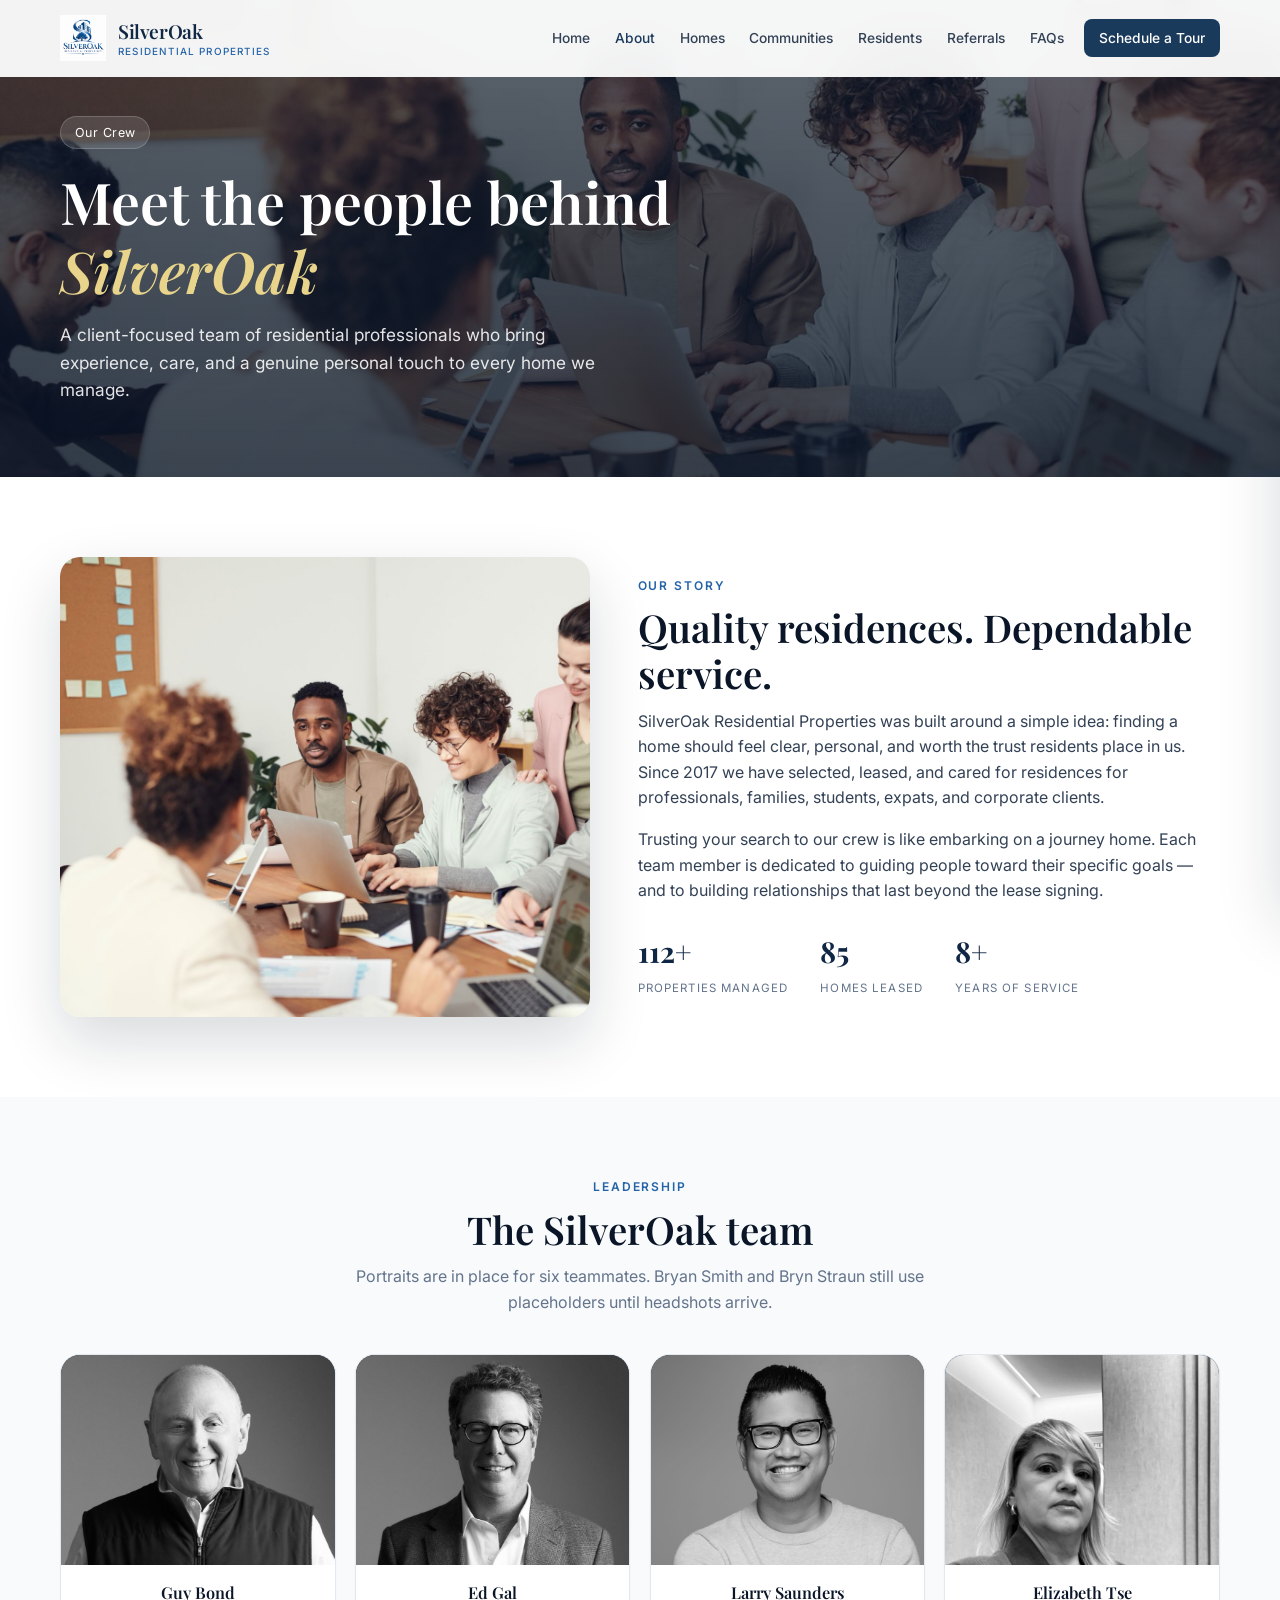
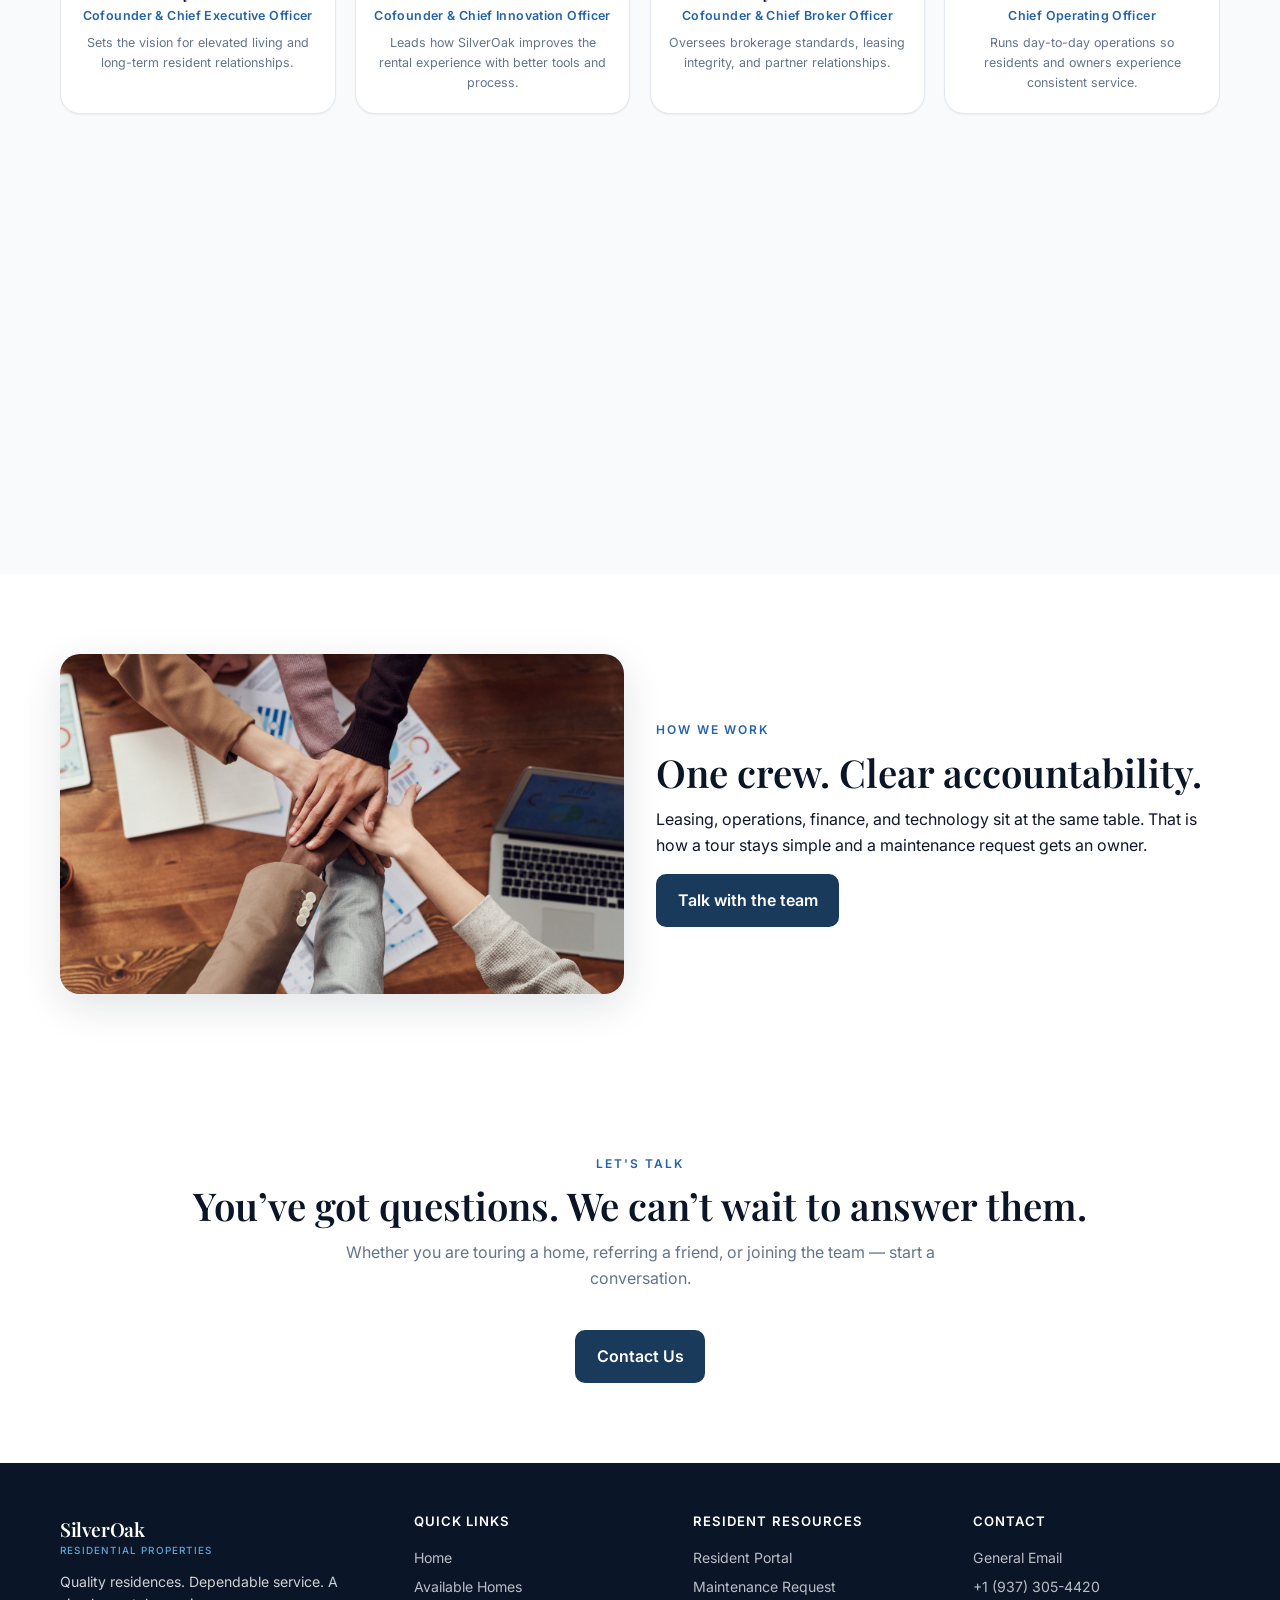
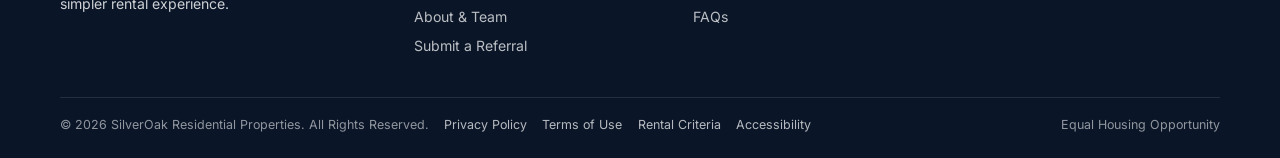
==== about.html @ 4634f835 "Add files via upload" ====
<!DOCTYPE html>
<html lang="en">
<head>
  <meta charset="UTF-8">
  <meta name="viewport" content="width=device-width, initial-scale=1.0">
  <meta name="description" content="Meet the SilverOak Residential Properties leadership team and learn our story.">
  <title>About &amp; Team | SilverOak Residential Properties</title>
  <link rel="preconnect" href="https://fonts.googleapis.com">
  <link rel="preconnect" href="https://fonts.gstatic.com" crossorigin>
  <link href="https://fonts.googleapis.com/css2?family=Playfair+Display:wght@400;500;600;700&family=Inter:wght@300;400;500;600;700&display=swap" rel="stylesheet">
  <link rel="stylesheet" href="styles.css">
</head>
<body>
  <nav class="navbar" id="navbar">
    <div class="container nav-inner">
      <a href="index.html" class="logo">
        <img src="logo.png" alt="SilverOak Residential Properties" width="48" height="48">
        <div class="logo-text">SilverOak<span>Residential Properties</span></div>
      </a>
      <ul class="nav-links">
        <li><a href="index.html">Home</a></li>
        <li><a href="about.html" class="active">About</a></li>
        <li><a href="homes.html">Homes</a></li>
        <li><a href="communities.html">Communities</a></li>
        <li><a href="residents.html">Residents</a></li>
        <li><a href="referrals.html">Referrals</a></li>
        <li><a href="faq.html">FAQs</a></li>
        <li><a href="contact.html" class="nav-cta">Schedule a Tour</a></li>
      </ul>
      <button class="hamburger" id="hamburger" aria-label="Menu"><span></span><span></span><span></span></button>
    </div>
  </nav>
  <div class="mobile-menu" id="mobileMenu">
    <a href="index.html" onclick="closeMobile()">Home</a>
    <a href="about.html" onclick="closeMobile()">About &amp; Team</a>
    <a href="homes.html" onclick="closeMobile()">Available Homes</a>
    <a href="communities.html" onclick="closeMobile()">Communities</a>
    <a href="residents.html" onclick="closeMobile()">Residents</a>
    <a href="referrals.html" onclick="closeMobile()">Referrals</a>
    <a href="faq.html" onclick="closeMobile()">FAQs</a>
    <a href="contact.html" class="nav-cta" onclick="closeMobile()">Schedule a Tour</a>
  </div>

  <section class="page-hero photo-meet">
    <div class="container">
      <div class="hero-content">
        <div class="hero-badge">Our Crew</div>
        <h1>Meet the people behind <span>SilverOak</span></h1>
        <p>A client-focused team of residential professionals who bring experience, care, and a genuine personal touch to every home we manage.</p>
      </div>
    </div>
  </section>

  <section>
    <div class="container">
      <div class="about-grid">
        <div class="about-image reveal"><img src="team-meeting.jpg" alt="SilverOak team collaborating"></div>
        <div class="about-content reveal">
          <span class="section-label">Our Story</span>
          <h2 class="section-title">Quality residences. Dependable service.</h2>
          <p>SilverOak Residential Properties was built around a simple idea: finding a home should feel clear, personal, and worth the trust residents place in us. Since 2017 we have selected, leased, and cared for residences for professionals, families, students, expats, and corporate clients.</p>
          <p>Trusting your search to our crew is like embarking on a journey home. Each team member is dedicated to guiding people toward their specific goals — and to building relationships that last beyond the lease signing.</p>
          <div class="hero-stats" style="color:var(--blue-900);margin-top:1.5rem">
            <div class="hero-stat"><strong style="color:var(--blue-800)">112+</strong><span style="color:var(--gray-500)">Properties Managed</span></div>
            <div class="hero-stat"><strong style="color:var(--blue-800)">85</strong><span style="color:var(--gray-500)">Homes Leased</span></div>
            <div class="hero-stat"><strong style="color:var(--blue-800)">8+</strong><span style="color:var(--gray-500)">Years of Service</span></div>
          </div>
        </div>
      </div>
    </div>
  </section>

  <section class="gallery" id="team">
    <div class="container">
      <div class="text-center reveal">
        <span class="section-label">Leadership</span>
        <h2 class="section-title">The SilverOak team</h2>
        <p class="section-subtitle">Portraits are in place for six teammates. Bryan Smith and Bryn Straun still use placeholders until headshots arrive.</p>
      </div>
      <div class="team-grid">
        <article class="team-card reveal">
          <div class="team-photo"><img src="team-guy-bond.jpg" alt="Guy Bond"></div>
          <div class="team-body">
            <h3>Guy Bond</h3>
            <div class="team-role">Cofounder &amp; Chief Executive Officer</div>
            <p class="team-loc">Sets the vision for elevated living and long-term resident relationships.</p>
          </div>
        </article>
        <article class="team-card reveal">
          <div class="team-photo"><img src="team-ed-gal.jpg" alt="Ed Gal"></div>
          <div class="team-body">
            <h3>Ed Gal</h3>
            <div class="team-role">Cofounder &amp; Chief Innovation Officer</div>
            <p class="team-loc">Leads how SilverOak improves the rental experience with better tools and process.</p>
          </div>
        </article>
        <article class="team-card reveal">
          <div class="team-photo"><img src="team-larry-saunders.jpg" alt="Larry Saunders"></div>
          <div class="team-body">
            <h3>Larry Saunders</h3>
            <div class="team-role">Cofounder &amp; Chief Broker Officer</div>
            <p class="team-loc">Oversees brokerage standards, leasing integrity, and partner relationships.</p>
          </div>
        </article>
        <article class="team-card reveal">
          <div class="team-photo"><img src="team-elizabeth-tse.jpg" alt="Elizabeth Tse"></div>
          <div class="team-body">
            <h3>Elizabeth Tse</h3>
            <div class="team-role">Chief Operating Officer</div>
            <p class="team-loc">Runs day-to-day operations so residents and owners experience consistent service.</p>
          </div>
        </article>
        <article class="team-card reveal">
          <div class="team-photo"><img src="team-cj-napolitano.jpg" alt="Carlos CJ Napolitano"></div>
          <div class="team-body">
            <h3>Carlos “CJ” Napolitano</h3>
            <div class="team-role">Chief Financial Officer</div>
            <p class="team-loc">Stewards financial discipline across the portfolio and resident accounting.</p>
          </div>
        </article>
        <article class="team-card reveal">
          <div class="team-photo"><div class="avatar-initials">BS</div><span class="placeholder-tag">Photo placeholder</span></div>
          <div class="team-body">
            <h3>Bryan Smith</h3>
            <div class="team-role">Chief Technology Officer</div>
            <p class="team-loc">Builds the digital experience behind tours, applications, and the resident portal.</p>
          </div>
        </article>
        <article class="team-card reveal">
          <div class="team-photo"><img src="team-jobe-steinberg.jpg" alt="Jobe N. Steinberg"></div>
          <div class="team-body">
            <h3>Jobe N. Steinberg</h3>
            <div class="team-role">Managing Broker of New York</div>
            <p class="team-loc">New York · Licensed managing broker supporting East Coast operations.</p>
          </div>
        </article>
        <article class="team-card reveal">
          <div class="team-photo"><div class="avatar-initials">BS</div><span class="placeholder-tag">Photo placeholder</span></div>
          <div class="team-body">
            <h3>Bryn Straun</h3>
            <div class="team-role">Bayside Real Estate Partners</div>
            <p class="team-loc">Manhattan Beach, CA · Coastal partnerships and resident placement.</p>
          </div>
        </article>
      </div>
    </div>
  </section>

  <section>
    <div class="container">
      <div class="media-split">
        <img class="reveal" src="hands-together.jpg" alt="SilverOak team working as one">
        <div class="reveal">
          <span class="section-label">How we work</span>
          <h2 class="section-title">One crew. Clear accountability.</h2>
          <p style="color:var(--gray-600);margin-bottom:1rem">Leasing, operations, finance, and technology sit at the same table. That is how a tour stays simple and a maintenance request gets an owner.</p>
          <a href="contact.html" class="btn-navy">Talk with the team</a>
        </div>
      </div>
    </div>
  </section>

  <section>
    <div class="container text-center reveal">
      <span class="section-label">Let's Talk</span>
      <h2 class="section-title">You’ve got questions. We can’t wait to answer them.</h2>
      <p class="section-subtitle">Whether you are touring a home, referring a friend, or joining the team — start a conversation.</p>
      <a href="contact.html" class="btn-navy">Contact Us</a>
    </div>
  </section>

  <footer>
    <div class="container">
      <div class="footer-grid">
        <div class="footer-brand">
          <div class="logo-text" style="color:white;margin-bottom:0.75rem">SilverOak<span style="color:var(--blue-300)">Residential Properties</span></div>
          <p>Quality residences. Dependable service. A simpler rental experience.</p>
        </div>
        <div class="footer-col"><h4>Quick Links</h4><ul>
          <li><a href="index.html">Home</a></li><li><a href="homes.html">Available Homes</a></li>
          <li><a href="about.html">About &amp; Team</a></li><li><a href="referrals.html">Submit a Referral</a></li>
        </ul></div>
        <div class="footer-col"><h4>Resident Resources</h4><ul>
          <li><a href="residents.html">Resident Portal</a></li><li><a href="residents.html#maintenance">Maintenance Request</a></li>
          <li><a href="faq.html">FAQs</a></li>
        </ul></div>
        <div class="footer-col"><h4>Contact</h4><ul>
          <li><a href="mailto:silveroakresidentialproperties@outlook.com">General Email</a></li>
          <li><a href="tel:+19373054420">+1 (937) 305-4420</a></li>
        </ul></div>
      </div>
      <div class="footer-bottom">
        <div>© 2026 SilverOak Residential Properties. All Rights Reserved. <a href="privacy.html">Privacy Policy</a> <a href="terms.html">Terms of Use</a> <a href="rental-criteria.html">Rental Criteria</a> <a href="accessibility.html">Accessibility</a></div>
        <div class="equal-housing">Equal Housing Opportunity</div>
      </div>
    </div>
  </footer>
  <script src="main.js"></script>
</body>
</html>
---- styles.css ----
:root {
  --blue-900: #0a1628;
  --blue-800: #0f2744;
  --blue-700: #1a3a5c;
  --blue-600: #1e4d7b;
  --blue-500: #2563a8;
  --blue-400: #3b82c4;
  --blue-300: #60a5d8;
  --blue-100: #dbeafe;
  --blue-50: #eff6ff;
  --white: #ffffff;
  --off-white: #f8fafc;
  --gray-100: #f1f5f9;
  --gray-200: #e2e8f0;
  --gray-300: #cbd5e1;
  --gray-500: #64748b;
  --gray-700: #334155;
  --gray-900: #0f172a;
  --gold: #c9a227;
  --gold-light: #e8d48b;
  --success: #10b981;
  --danger: #ef4444;
  --shadow-sm: 0 1px 2px rgba(10, 22, 40, 0.05);
  --shadow: 0 4px 12px rgba(10, 22, 40, 0.08);
  --shadow-lg: 0 12px 40px rgba(10, 22, 40, 0.12);
  --shadow-xl: 0 24px 60px rgba(10, 22, 40, 0.16);
  --radius: 12px;
  --radius-lg: 20px;
  --transition: 0.3s cubic-bezier(0.4, 0, 0.2, 1);
  --nav-h: 76px;
}

* { margin: 0; padding: 0; box-sizing: border-box; }
html { scroll-behavior: smooth; font-size: 16px; }
body {
  font-family: 'Inter', -apple-system, BlinkMacSystemFont, sans-serif;
  color: var(--gray-900);
  background: var(--white);
  line-height: 1.6;
  overflow-x: hidden;
}
h1, h2, h3, h4, .serif {
  font-family: 'Playfair Display', Georgia, serif;
  font-weight: 600;
  line-height: 1.2;
}
img { max-width: 100%; height: auto; display: block; }
a { text-decoration: none; color: inherit; transition: var(--transition); }
button, .btn { font-family: inherit; cursor: pointer; border: none; outline: none; transition: var(--transition); }
.container { width: 100%; max-width: 1200px; margin: 0 auto; padding: 0 1.25rem; }
.container-wide { max-width: 1280px; }

.navbar {
  position: fixed; top: 0; left: 0; right: 0; z-index: 1000;
  background: rgba(255,255,255,0.94);
  backdrop-filter: blur(16px);
  -webkit-backdrop-filter: blur(16px);
  border-bottom: 1px solid transparent;
  transition: var(--transition);
}
.navbar.scrolled { border-bottom-color: var(--gray-200); box-shadow: var(--shadow-sm); }
.nav-inner { display: flex; align-items: center; justify-content: space-between; height: var(--nav-h); gap: 1rem; }
.logo { display: flex; align-items: center; gap: 0.75rem; flex-shrink: 0; }
.logo img { height: 46px; width: auto; }
.logo-text {
  font-family: 'Playfair Display', serif;
  font-size: 1.2rem; font-weight: 600; color: var(--blue-800); letter-spacing: -0.02em;
}
.logo-text span {
  display: block; font-family: 'Inter', sans-serif; font-size: 0.62rem; font-weight: 500;
  letter-spacing: 0.12em; text-transform: uppercase; color: var(--blue-500); margin-top: -2px;
}
.nav-links { display: flex; align-items: center; gap: 0.15rem; list-style: none; }
.nav-links a {
  display: block; padding: 0.45rem 0.7rem; font-size: 0.86rem; font-weight: 500; color: var(--gray-700);
}
.nav-links a:hover, .nav-links a.active { color: var(--blue-700); }
.nav-cta {
  background: var(--blue-700) !important; color: white !important;
  border-radius: 8px; padding: 0.5rem 0.95rem !important; margin-left: 0.4rem;
}
.nav-cta:hover { background: var(--blue-600) !important; }
.hamburger {
  display: none; width: 42px; height: 42px; background: none; position: relative;
}
.hamburger span {
  display: block; width: 20px; height: 2px; background: var(--blue-800); margin: 5px auto;
  transition: var(--transition);
}
.hamburger.active span:nth-child(1) { transform: rotate(45deg) translate(5px, 5px); }
.hamburger.active span:nth-child(2) { opacity: 0; }
.hamburger.active span:nth-child(3) { transform: rotate(-45deg) translate(5px, -5px); }
.mobile-menu {
  position: fixed; inset: var(--nav-h) 0 0 auto; width: min(320px, 88vw); background: white;
  box-shadow: var(--shadow-xl); transform: translateX(100%); transition: transform 0.35s ease;
  z-index: 999; padding: 1.25rem; display: flex; flex-direction: column; gap: 0.25rem;
  overflow-y: auto;
}
.mobile-menu.open { transform: translateX(0); }
.mobile-menu a {
  display: block; padding: 0.85rem 0.75rem; border-radius: 8px; font-weight: 500; color: var(--gray-800);
}
.mobile-menu a:hover { background: var(--blue-50); color: var(--blue-700); }
.mobile-menu .nav-cta { color: white !important; text-align: center; margin-top: 0.5rem; }

.page-hero, .hero {
  position: relative; min-height: 78vh; display: flex; align-items: center;
  padding: calc(var(--nav-h) + 3rem) 0 4rem;
  background: linear-gradient(135deg, var(--blue-900) 0%, var(--blue-700) 55%, var(--blue-600) 100%);
  color: white; overflow: hidden;
}
.page-hero.photo, .hero.photo {
  background:
    linear-gradient(180deg, rgba(10,22,40,0.62) 0%, rgba(10,22,40,0.78) 100%),
    url('gallery12.jpg') center / cover no-repeat;
}
.page-hero.photo-2 {
  background:
    linear-gradient(180deg, rgba(10,22,40,0.58) 0%, rgba(10,22,40,0.78) 100%),
    url('gallery2.jpg') center / cover no-repeat;
  min-height: 48vh; padding: calc(var(--nav-h) + 2.5rem) 0 3rem;
}
.page-hero.photo-3 {
  background:
    linear-gradient(180deg, rgba(10,22,40,0.6) 0%, rgba(10,22,40,0.8) 100%),
    url('gallery9.jpg') center / cover no-repeat;
  min-height: 48vh; padding: calc(var(--nav-h) + 2.5rem) 0 3rem;
}
.page-hero.photo-4 {
  background:
    linear-gradient(180deg, rgba(10,22,40,0.6) 0%, rgba(10,22,40,0.8) 100%),
    url('gallery10.jpg') center / cover no-repeat;
  min-height: 48vh; padding: calc(var(--nav-h) + 2.5rem) 0 3rem;
}
.page-hero.photo-5 {
  background:
    linear-gradient(180deg, rgba(10,22,40,0.6) 0%, rgba(10,22,40,0.8) 100%),
    url('gallery5.jpg') center / cover no-repeat;
  min-height: 48vh; padding: calc(var(--nav-h) + 2.5rem) 0 3rem;
}
.page-hero.photo-6 {
  background:
    linear-gradient(180deg, rgba(10,22,40,0.62) 0%, rgba(10,22,40,0.82) 100%),
    url('gallery7.jpg') center / cover no-repeat;
  min-height: 48vh; padding: calc(var(--nav-h) + 2.5rem) 0 3rem;
}
.hero-content { max-width: 720px; position: relative; z-index: 2; }
.hero-badge {
  display: inline-block; padding: 0.35rem 0.85rem; border-radius: 999px;
  background: rgba(255,255,255,0.12); border: 1px solid rgba(255,255,255,0.18);
  font-size: 0.78rem; letter-spacing: 0.04em; margin-bottom: 1.1rem;
}
.hero h1, .page-hero h1 { font-size: clamp(2.1rem, 4.6vw, 3.6rem); margin-bottom: 1rem; }
.hero h1 span, .page-hero h1 span { color: var(--gold-light); font-style: italic; }
.hero p, .page-hero p { font-size: 1.08rem; color: rgba(255,255,255,0.88); max-width: 560px; margin-bottom: 1.6rem; }
.hero-ctas { display: flex; flex-wrap: wrap; gap: 0.75rem; margin-bottom: 2.2rem; }
.btn-primary {
  display: inline-flex; align-items: center; gap: 0.4rem;
  background: white; color: var(--blue-800); font-weight: 600;
  padding: 0.85rem 1.35rem; border-radius: 10px;
}
.btn-primary:hover { transform: translateY(-2px); box-shadow: var(--shadow-lg); }
.btn-secondary {
  display: inline-flex; align-items: center;
  background: transparent; color: white; font-weight: 600;
  padding: 0.85rem 1.35rem; border-radius: 10px; border: 1px solid rgba(255,255,255,0.35);
}
.btn-secondary:hover { background: rgba(255,255,255,0.1); }
.btn-navy {
  display: inline-flex; align-items: center;
  background: var(--blue-700); color: white; font-weight: 600;
  padding: 0.85rem 1.35rem; border-radius: 10px;
}
.btn-navy:hover { background: var(--blue-600); transform: translateY(-1px); }
.btn-gold {
  display: inline-flex; align-items: center;
  background: var(--gold); color: var(--blue-900); font-weight: 600;
  padding: 0.85rem 1.35rem; border-radius: 10px;
}
.btn-gold:hover { background: var(--gold-light); }
.btn-sm {
  display: inline-block; margin-top: 0.75rem; font-size: 0.88rem; font-weight: 600; color: var(--blue-600);
}
.hero-stats { display: flex; flex-wrap: wrap; gap: 2rem; }
.hero-stat strong { display: block; font-family: 'Playfair Display', serif; font-size: 1.8rem; }
.hero-stat span { font-size: 0.72rem; letter-spacing: 0.1em; text-transform: uppercase; color: rgba(255,255,255,0.7); }

section { padding: 5rem 0; }
.section-label {
  display: block; font-size: 0.75rem; font-weight: 600; letter-spacing: 0.16em;
  text-transform: uppercase; color: var(--blue-500); margin-bottom: 0.6rem;
}
.section-title { font-size: clamp(1.7rem, 3vw, 2.4rem); color: var(--blue-900); margin-bottom: 0.75rem; }
.section-subtitle { color: var(--gray-500); max-width: 620px; margin: 0 auto 2.4rem; }
.text-center { text-align: center; }
.text-center .section-subtitle { margin-left: auto; margin-right: auto; }

.about-grid { display: grid; grid-template-columns: 1fr 1.1fr; gap: 3rem; align-items: center; }
.about-image { border-radius: var(--radius-lg); overflow: hidden; box-shadow: var(--shadow-xl); }
.about-image img { width: 100%; height: 460px; object-fit: cover; }
.about-content p { color: var(--gray-700); margin-bottom: 1rem; }
.about-features { display: grid; grid-template-columns: 1fr 1fr; gap: 1rem; margin-top: 1.4rem; }
.about-feature { display: flex; gap: 0.75rem; align-items: flex-start; }
.about-feature .icon, .why-card .icon, .contact-method .icon, .urgency-card .icon {
  width: 40px; height: 40px; border-radius: 10px; background: var(--blue-50);
  display: flex; align-items: center; justify-content: center; flex-shrink: 0; font-size: 1.1rem;
}
.about-feature strong { display: block; font-size: 0.92rem; }
.about-feature span { font-size: 0.82rem; color: var(--gray-500); }

.why-grid { display: grid; grid-template-columns: repeat(3, 1fr); gap: 1.25rem; }
.why-card {
  background: white; border: 1px solid var(--gray-200); border-radius: var(--radius);
  padding: 1.5rem; box-shadow: var(--shadow-sm);
}
.why-card:hover { transform: translateY(-4px); box-shadow: var(--shadow-lg); }
.why-card h3 { font-size: 1.1rem; margin: 0.8rem 0 0.4rem; color: var(--blue-800); }
.why-card p { font-size: 0.92rem; color: var(--gray-500); }

.band-photo {
  position: relative; padding: 5.5rem 0; color: white; text-align: center;
  background:
    linear-gradient(180deg, rgba(10,22,40,0.7), rgba(10,22,40,0.78)),
    url('gallery3.jpg') center / cover no-repeat;
}
.band-photo h2 { color: white; font-size: clamp(1.8rem, 3vw, 2.6rem); margin-bottom: 0.75rem; }
.band-photo p { color: rgba(255,255,255,0.88); max-width: 640px; margin: 0 auto 1.5rem; }

.journey { background: var(--blue-900); color: white; }
.journey .section-label { color: var(--gold-light); }
.journey .section-title, .journey .section-subtitle { color: white; }
.journey .section-subtitle { color: rgba(255,255,255,0.7); }
.journey-steps { display: grid; grid-template-columns: repeat(4, 1fr); gap: 1rem; }
.journey-step {
  background: rgba(255,255,255,0.05); border: 1px solid rgba(255,255,255,0.08);
  border-radius: var(--radius); padding: 1.25rem;
}
.journey-step .num { font-family: 'Playfair Display', serif; color: var(--gold); font-size: 1.3rem; margin-bottom: 0.4rem; }
.journey-step h3 { font-size: 1.05rem; margin-bottom: 0.35rem; }
.journey-step p { font-size: 0.86rem; color: rgba(255,255,255,0.72); }

.packages-grid { display: grid; grid-template-columns: repeat(3, 1fr); gap: 1.25rem; }
.package-card {
  background: white; border: 1px solid var(--gray-200); border-radius: var(--radius-lg);
  padding: 1.75rem; position: relative;
}
.package-card.popular { border-color: var(--blue-500); box-shadow: var(--shadow-lg); }
.package-card.popular::before {
  content: 'Most Popular'; position: absolute; top: -12px; left: 50%; transform: translateX(-50%);
  background: var(--blue-700); color: white; font-size: 0.72rem; letter-spacing: 0.08em;
  text-transform: uppercase; padding: 0.25rem 0.7rem; border-radius: 999px; font-weight: 600;
}
.package-name { font-weight: 600; color: var(--blue-700); margin-bottom: 0.35rem; }
.package-price { font-family: 'Playfair Display', serif; font-size: 2rem; color: var(--blue-900); }
.package-price span { font-size: 1rem; color: var(--gray-500); font-family: Inter, sans-serif; }
.package-desc { color: var(--gray-500); font-size: 0.92rem; margin: 0.6rem 0 1rem; }
.package-features { list-style: none; margin-bottom: 1.4rem; }
.package-features li { padding: 0.35rem 0 0.35rem 1.2rem; position: relative; font-size: 0.92rem; }
.package-features li::before { content: '✓'; position: absolute; left: 0; color: var(--blue-500); font-weight: 700; }
.package-btn {
  display: block; text-align: center; background: var(--blue-50); color: var(--blue-700);
  font-weight: 600; padding: 0.75rem; border-radius: 10px;
}
.package-btn:hover { background: var(--blue-700); color: white; }

.homes-grid { display: grid; grid-template-columns: repeat(3, 1fr); gap: 1.4rem; }
.home-card {
  background: white; border-radius: var(--radius-lg); overflow: hidden;
  border: 1px solid var(--gray-200); box-shadow: var(--shadow-sm); display: flex; flex-direction: column;
}
.home-card:hover { transform: translateY(-6px); box-shadow: var(--shadow-xl); }
.home-card .photo { position: relative; height: 210px; overflow: hidden; }
.home-card .photo img { width: 100%; height: 100%; object-fit: cover; transition: transform 0.5s ease; }
.home-card:hover .photo img { transform: scale(1.05); }
.home-badge {
  position: absolute; top: 12px; left: 12px; background: var(--blue-800); color: white;
  font-size: 0.7rem; letter-spacing: 0.06em; text-transform: uppercase; padding: 0.25rem 0.55rem; border-radius: 6px;
}
.home-price {
  position: absolute; bottom: 12px; right: 12px; background: white; color: var(--blue-900);
  font-weight: 700; padding: 0.3rem 0.65rem; border-radius: 8px; font-size: 0.92rem;
}
.home-body { padding: 1.15rem 1.2rem 1.3rem; flex: 1; display: flex; flex-direction: column; }
.home-body h3 { font-size: 1.15rem; color: var(--blue-900); margin-bottom: 0.25rem; }
.home-meta { font-size: 0.82rem; color: var(--gray-500); margin-bottom: 0.7rem; }
.home-specs { display: flex; gap: 0.7rem; font-size: 0.8rem; color: var(--gray-700); margin-bottom: 0.9rem; flex-wrap: wrap; }
.home-specs span { background: var(--gray-100); padding: 0.2rem 0.5rem; border-radius: 6px; }

.gallery { background: var(--off-white); }
.gallery-grid { display: grid; grid-template-columns: repeat(4, 1fr); gap: 0.75rem; }
.gallery-item { border-radius: 12px; overflow: hidden; cursor: pointer; height: 180px; }
.gallery-item img { width: 100%; height: 100%; object-fit: cover; transition: transform 0.45s ease; }
.gallery-item:hover img { transform: scale(1.06); }

.amenities-grid { display: grid; grid-template-columns: 1fr 1fr; gap: 1.5rem; }
.amenity-group { background: var(--off-white); border-radius: var(--radius-lg); padding: 1.75rem; }
.amenity-group h3 { margin-bottom: 1rem; color: var(--blue-800); }
.amenity-list { list-style: none; display: grid; grid-template-columns: 1fr 1fr; gap: 0.45rem 1rem; }
.amenity-list li { padding-left: 1.1rem; position: relative; font-size: 0.92rem; color: var(--gray-700); }
.amenity-list li::before { content: '•'; position: absolute; left: 0; color: var(--blue-500); }
.amenity-note { margin-top: 1rem; font-size: 0.8rem; color: var(--gray-500); }

.social-proof { background: linear-gradient(180deg, var(--blue-900), var(--blue-800)); color: white; }
.stats-row { display: grid; grid-template-columns: repeat(3, 1fr); gap: 1rem; margin-bottom: 3rem; text-align: center; }
.stat-item strong { display: block; font-family: 'Playfair Display', serif; font-size: 2.2rem; }
.stat-item span { font-size: 0.78rem; letter-spacing: 0.08em; text-transform: uppercase; color: rgba(255,255,255,0.65); }
.testimonials-grid { display: grid; grid-template-columns: repeat(2, 1fr); gap: 1rem; }
.testimonial {
  background: rgba(255,255,255,0.06); border: 1px solid rgba(255,255,255,0.08);
  border-radius: var(--radius); padding: 1.4rem;
}
.testimonial .stars { color: var(--gold-light); letter-spacing: 2px; margin-bottom: 0.6rem; }
.testimonial p { color: rgba(255,255,255,0.9); font-size: 0.95rem; margin-bottom: 0.8rem; }
.testimonial cite { color: rgba(255,255,255,0.6); font-style: normal; font-size: 0.85rem; }

.urgency { background: var(--off-white); }
.urgency-cards { display: grid; grid-template-columns: repeat(3, 1fr); gap: 1.15rem; }
.urgency-card { background: white; border-radius: var(--radius); padding: 1.5rem; border: 1px solid var(--gray-200); }
.urgency-card h3 { margin: 0.7rem 0 0.4rem; color: var(--blue-800); }

.booking { background: white; }
.booking-grid { display: grid; grid-template-columns: 0.9fr 1.1fr; gap: 2.5rem; align-items: start; }
.contact-methods { display: grid; gap: 0.9rem; margin-top: 1.5rem; }
.contact-method { display: flex; gap: 0.8rem; align-items: flex-start; }
.contact-method strong { display: block; font-size: 0.88rem; }
.contact-method span, .contact-method a { font-size: 0.88rem; color: var(--gray-500); word-break: break-word; }
.booking-form, .card-form {
  background: var(--off-white); border-radius: var(--radius-lg); padding: 1.6rem;
  border: 1px solid var(--gray-200);
}
.form-row { display: grid; grid-template-columns: 1fr 1fr; gap: 0.9rem; }
.form-group { margin-bottom: 0.95rem; }
.form-group label { display: block; font-size: 0.82rem; font-weight: 600; margin-bottom: 0.35rem; color: var(--gray-700); }
.form-group input, .form-group select, .form-group textarea {
  width: 100%; padding: 0.7rem 0.8rem; border: 1px solid var(--gray-300); border-radius: 8px;
  background: white; font: inherit; color: var(--gray-900);
}
.form-group textarea { min-height: 110px; resize: vertical; }
.form-group input:focus, .form-group select:focus, .form-group textarea:focus {
  outline: none; border-color: var(--blue-400); box-shadow: 0 0 0 3px rgba(37,99,168,0.12);
}
.radio-group { display: flex; flex-wrap: wrap; gap: 0.6rem; }
.radio-group label { font-weight: 500; font-size: 0.85rem; display: flex; gap: 0.3rem; align-items: center; }
.checkbox-group { display: flex; gap: 0.55rem; align-items: flex-start; margin: 0.4rem 0 1rem; font-size: 0.82rem; color: var(--gray-700); }
.checkbox-group input { margin-top: 3px; }
.form-submit {
  width: 100%; background: var(--blue-700); color: white; font-weight: 600;
  padding: 0.9rem; border-radius: 10px;
}
.form-submit:hover { background: var(--blue-600); }
.form-note { text-align: center; font-size: 0.78rem; color: var(--gray-500); margin-top: 0.7rem; }

.honeypot { position: absolute; left: -9999px; height: 0; width: 0; opacity: 0; }
.captcha-box {
  display: flex; align-items: center; justify-content: space-between;
  background: #f9f9f9; border: 1px solid #d3d3d3; border-radius: 3px;
  padding: 0.7rem 0.85rem; margin: 0.4rem 0 1rem; max-width: 304px;
  box-shadow: 0 0 2px rgba(0,0,0,0.08);
}
.captcha-box label { display: flex; align-items: center; gap: 0.65rem; font-size: 0.9rem; cursor: pointer; }
.captcha-box input[type="checkbox"] { width: 22px; height: 22px; accent-color: #1a73e8; }
.captcha-brand { text-align: right; font-size: 0.62rem; color: #555; line-height: 1.2; }
.captcha-brand small { display: block; color: #888; }
.captcha-error { color: var(--danger); font-size: 0.8rem; margin-top: -0.6rem; margin-bottom: 0.8rem; display: none; }

.faq { background: var(--off-white); }
.faq-list { max-width: 800px; margin: 0 auto; }
.faq-item { background: white; border: 1px solid var(--gray-200); border-radius: 10px; margin-bottom: 0.65rem; overflow: hidden; }
.faq-question {
  width: 100%; background: none; text-align: left; padding: 1rem 1.15rem;
  display: flex; justify-content: space-between; align-items: center;
  font-weight: 600; color: var(--blue-900); font-size: 0.98rem;
}
.faq-question .arrow { color: var(--blue-500); font-size: 1.2rem; }
.faq-answer { max-height: 0; overflow: hidden; transition: max-height 0.3s ease; }
.faq-item.open .faq-answer { max-height: 220px; }
.faq-answer-inner { padding: 0 1.15rem 1.1rem; color: var(--gray-600); font-size: 0.92rem; }

.final-cta {
  background:
    linear-gradient(180deg, rgba(10,22,40,0.78), rgba(10,22,40,0.86)),
    url('gallery1.jpg') center / cover no-repeat;
  color: white; text-align: center; padding: 5.5rem 0;
}
.final-cta h2 { color: white; font-size: clamp(1.8rem, 3vw, 2.6rem); margin-bottom: 0.8rem; }
.final-cta p { color: rgba(255,255,255,0.85); max-width: 640px; margin: 0 auto 1rem; }

.team-grid { display: grid; grid-template-columns: repeat(4, 1fr); gap: 1.2rem; }
.team-card {
  background: white; border: 1px solid var(--gray-200); border-radius: var(--radius-lg);
  overflow: hidden; text-align: center; box-shadow: var(--shadow-sm);
}
.team-card:hover { transform: translateY(-4px); box-shadow: var(--shadow-lg); }
.team-photo {
  height: 210px; display: flex; align-items: center; justify-content: center;
  background: linear-gradient(160deg, var(--blue-800), var(--blue-600));
  position: relative;
}
.team-photo img { width: 100%; height: 100%; object-fit: cover; }
.avatar-initials {
  width: 96px; height: 96px; border-radius: 50%; background: rgba(255,255,255,0.15);
  border: 2px solid rgba(255,255,255,0.35); color: white;
  display: flex; align-items: center; justify-content: center;
  font-family: 'Playfair Display', serif; font-size: 1.7rem; letter-spacing: 0.04em;
}
.placeholder-tag {
  position: absolute; bottom: 8px; right: 8px; background: rgba(0,0,0,0.45);
  color: white; font-size: 0.62rem; letter-spacing: 0.06em; text-transform: uppercase;
  padding: 0.15rem 0.4rem; border-radius: 4px;
}
.team-body { padding: 1.1rem 1rem 1.25rem; }
.team-body h3 { font-size: 1.02rem; color: var(--blue-900); margin-bottom: 0.25rem; }
.team-role { font-size: 0.78rem; color: var(--blue-500); font-weight: 600; letter-spacing: 0.03em; margin-bottom: 0.45rem; }
.team-loc { font-size: 0.78rem; color: var(--gray-500); }

.communities-grid { display: grid; grid-template-columns: repeat(3, 1fr); gap: 1.2rem; }
.community-card { position: relative; border-radius: var(--radius-lg); overflow: hidden; min-height: 240px; color: white; }
.community-card img { position: absolute; inset: 0; width: 100%; height: 100%; object-fit: cover; }
.community-card .shade {
  position: absolute; inset: 0;
  background: linear-gradient(to top, rgba(10,22,40,0.82), rgba(10,22,40,0.15));
}
.community-card .info { position: relative; z-index: 1; padding: 1.4rem; height: 100%; display: flex; flex-direction: column; justify-content: flex-end; }
.community-card h3 { font-size: 1.25rem; margin-bottom: 0.3rem; }

.legal-wrap { padding: calc(var(--nav-h) + 3rem) 0 4rem; }
.legal-wrap h1 { font-size: 2.2rem; color: var(--blue-900); margin-bottom: 0.5rem; }
.legal-wrap h2 { font-size: 1.25rem; margin: 1.6rem 0 0.5rem; color: var(--blue-800); }
.legal-wrap p, .legal-wrap li { color: var(--gray-700); margin-bottom: 0.7rem; }
.legal-wrap ul { padding-left: 1.2rem; margin-bottom: 0.8rem; }

footer { background: var(--blue-900); color: rgba(255,255,255,0.8); padding: 3.2rem 0 1.4rem; }
.footer-grid { display: grid; grid-template-columns: 1.3fr 1fr 1fr 1fr; gap: 2rem; margin-bottom: 2.2rem; }
.footer-brand p { font-size: 0.88rem; margin-top: 0.5rem; }
.footer-col h4 { color: white; font-family: Inter, sans-serif; font-size: 0.82rem; letter-spacing: 0.08em; text-transform: uppercase; margin-bottom: 0.85rem; }
.footer-col ul { list-style: none; }
.footer-col a { display: block; padding: 0.22rem 0; font-size: 0.88rem; color: rgba(255,255,255,0.72); }
.footer-col a:hover { color: white; }
.footer-bottom {
  border-top: 1px solid rgba(255,255,255,0.1); padding-top: 1.1rem;
  display: flex; justify-content: space-between; gap: 1rem; flex-wrap: wrap;
  font-size: 0.78rem; color: rgba(255,255,255,0.55);
}
.footer-bottom a { margin-left: 0.7rem; color: rgba(255,255,255,0.7); }
.equal-housing { white-space: nowrap; }

.lightbox {
  position: fixed; inset: 0; background: rgba(0,0,0,0.88); display: none;
  align-items: center; justify-content: center; z-index: 2000; padding: 2rem;
}
.lightbox.open { display: flex; }
.lightbox img { max-width: min(1000px, 92vw); max-height: 86vh; border-radius: 8px; }
.lightbox-close {
  position: absolute; top: 1.3rem; right: 1.3rem; background: rgba(255,255,255,0.15);
  color: white; width: 44px; height: 44px; border-radius: 50%; font-size: 1.5rem;
}

.reveal { opacity: 0; transform: translateY(18px); transition: 0.6s ease; }
.reveal.visible { opacity: 1; transform: none; }

.two-col { display: grid; grid-template-columns: 1fr 1fr; gap: 2rem; }
.ref-card {
  background: white; border: 1px solid var(--gray-200); border-radius: var(--radius-lg); padding: 1.7rem;
}
.ref-card h3 { color: var(--blue-900); margin-bottom: 0.5rem; }
.steps { counter-reset: step; list-style: none; margin: 1rem 0; }
.steps li { counter-increment: step; padding: 0.55rem 0 0.55rem 2.4rem; position: relative; color: var(--gray-700); }
.steps li::before {
  content: counter(step); position: absolute; left: 0; top: 0.5rem;
  width: 1.6rem; height: 1.6rem; border-radius: 50%; background: var(--blue-700); color: white;
  font-size: 0.75rem; font-weight: 700; display: flex; align-items: center; justify-content: center;
}

@media (max-width: 1024px) {
  .why-grid, .homes-grid, .packages-grid, .team-grid, .communities-grid, .journey-steps {
    grid-template-columns: repeat(2, 1fr);
  }
  .gallery-grid { grid-template-columns: repeat(3, 1fr); }
  .footer-grid { grid-template-columns: 1fr 1fr; }
}
@media (max-width: 768px) {
  .nav-links { display: none; }
  .hamburger { display: block; }
  .about-grid, .booking-grid, .form-row, .two-col, .amenities-grid, .testimonials-grid,
  .why-grid, .homes-grid, .packages-grid, .team-grid, .communities-grid, .urgency-cards,
  .journey-steps, .stats-row, .gallery-grid {
    grid-template-columns: 1fr;
  }
  .gallery-item { height: 220px; }
  .about-image img { height: 280px; }
  .hero, .page-hero { min-height: auto; }
  .amenity-list { grid-template-columns: 1fr; }
  .media-split, .success-grid { grid-template-columns: 1fr; }
}

.page-hero.photo-meet {
  background:
    linear-gradient(180deg, rgba(10,22,40,0.62), rgba(10,22,40,0.8)),
    url('team-meeting.jpg') center / cover no-repeat;
  min-height: 48vh; padding: calc(var(--nav-h) + 2.5rem) 0 3rem;
}
.page-hero.photo-shake {
  background:
    linear-gradient(180deg, rgba(10,22,40,0.55), rgba(10,22,40,0.78)),
    url('handshake-meeting.jpg') center / cover no-repeat;
  min-height: 48vh; padding: calc(var(--nav-h) + 2.5rem) 0 3rem;
}
.page-hero.photo-walk {
  background:
    linear-gradient(180deg, rgba(10,22,40,0.5), rgba(10,22,40,0.72)),
    url('property-walkthrough.jpg') center / cover no-repeat;
  min-height: 48vh; padding: calc(var(--nav-h) + 2.5rem) 0 3rem;
}
.band-meet {
  background:
    linear-gradient(180deg, rgba(10,22,40,0.68), rgba(10,22,40,0.78)),
    url('team-meeting.jpg') center / cover no-repeat;
}
.band-hands {
  background:
    linear-gradient(180deg, rgba(10,22,40,0.55), rgba(10,22,40,0.72)),
    url('hands-together.jpg') center / cover no-repeat;
}
.band-celebrate {
  background:
    linear-gradient(180deg, rgba(10,22,40,0.55), rgba(10,22,40,0.72)),
    url('team-celebrate.jpg') center / cover no-repeat;
}
.band-walk {
  background:
    linear-gradient(180deg, rgba(10,22,40,0.5), rgba(10,22,40,0.7)),
    url('property-walkthrough.jpg') center / cover no-repeat;
}
.media-split {
  display: grid;
  grid-template-columns: 1fr 1fr;
  gap: 2rem;
  align-items: center;
}
.media-split img {
  width: 100%;
  height: 340px;
  object-fit: cover;
  border-radius: var(--radius-lg);
  box-shadow: var(--shadow-lg);
}
.success-grid {
  display: grid;
  grid-template-columns: 1.05fr 0.95fr;
  gap: 2rem;
  align-items: center;
}
.success-grid img {
  width: 100%;
  height: 380px;
  object-fit: cover;
  border-radius: var(--radius-lg);
  box-shadow: var(--shadow-xl);
}
.team-photo img {
  width: 100%;
  height: 100%;
  object-fit: cover;
  object-position: center top;
}
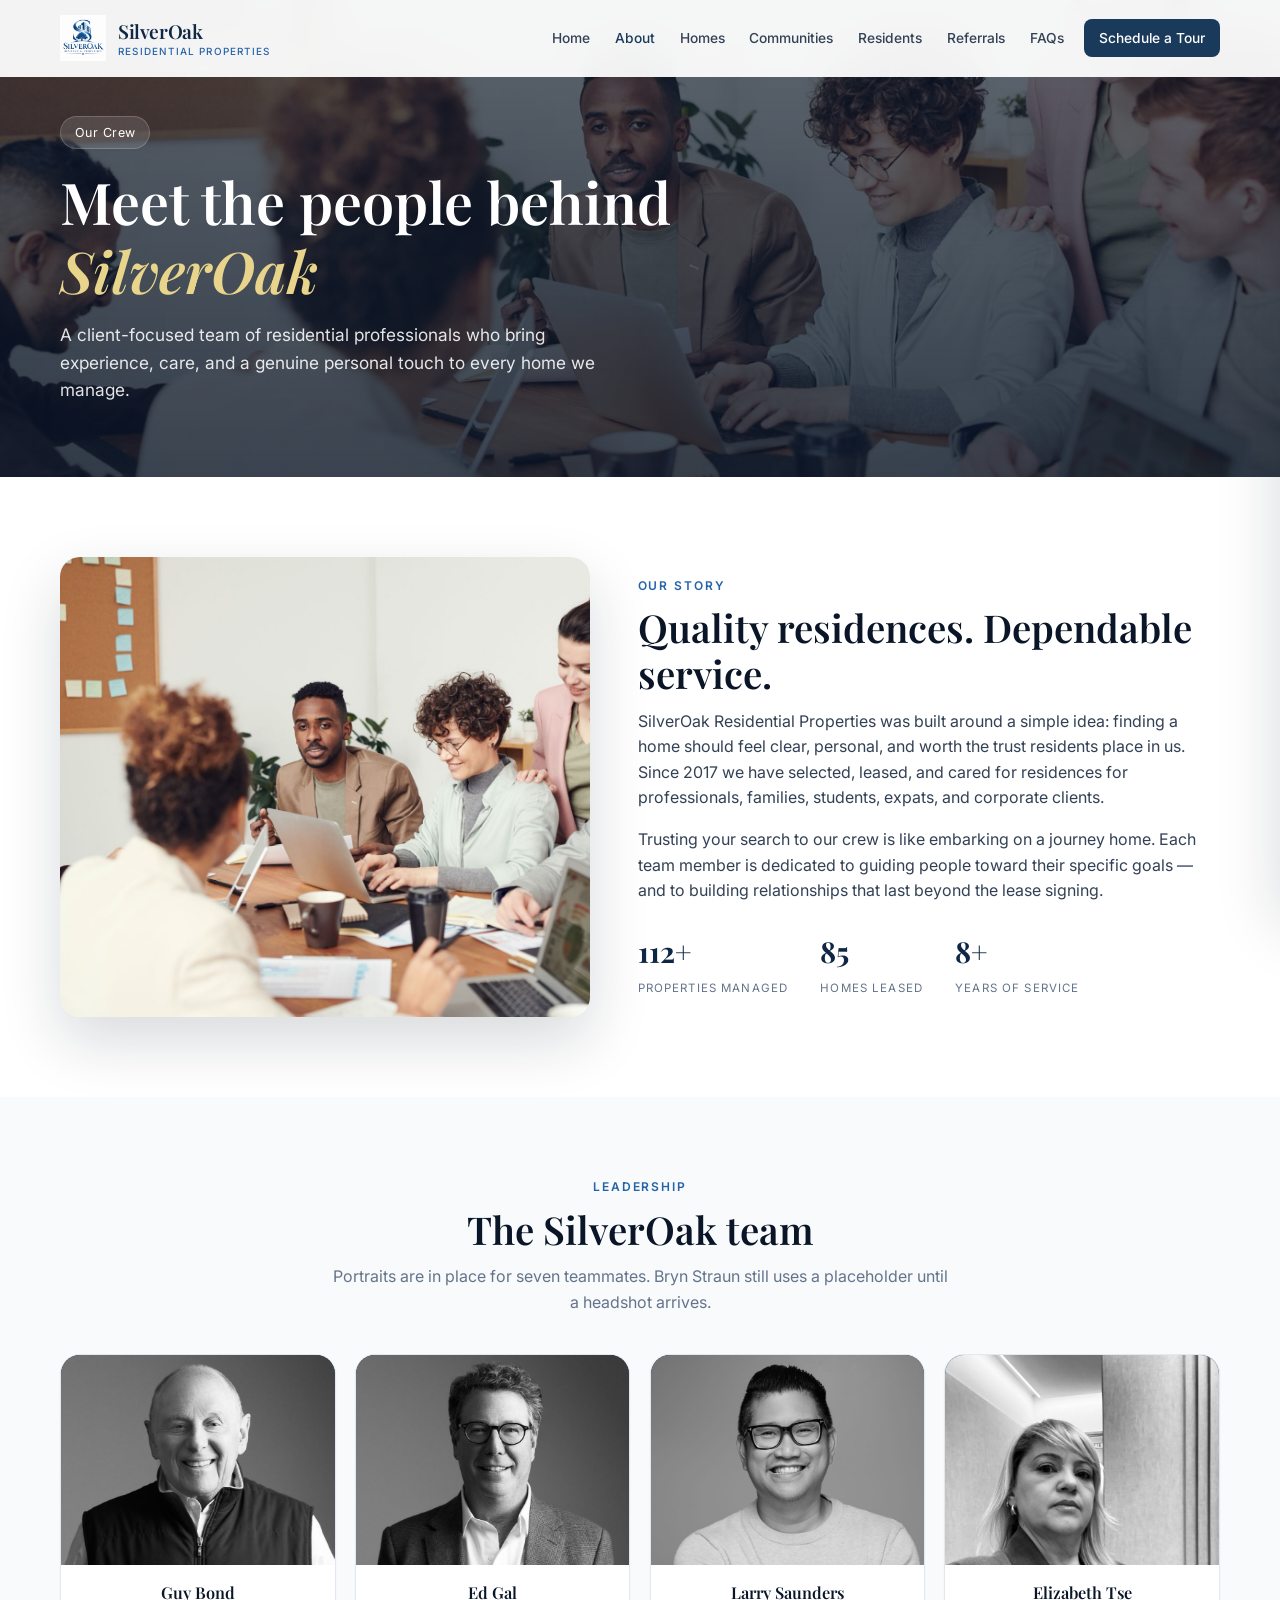
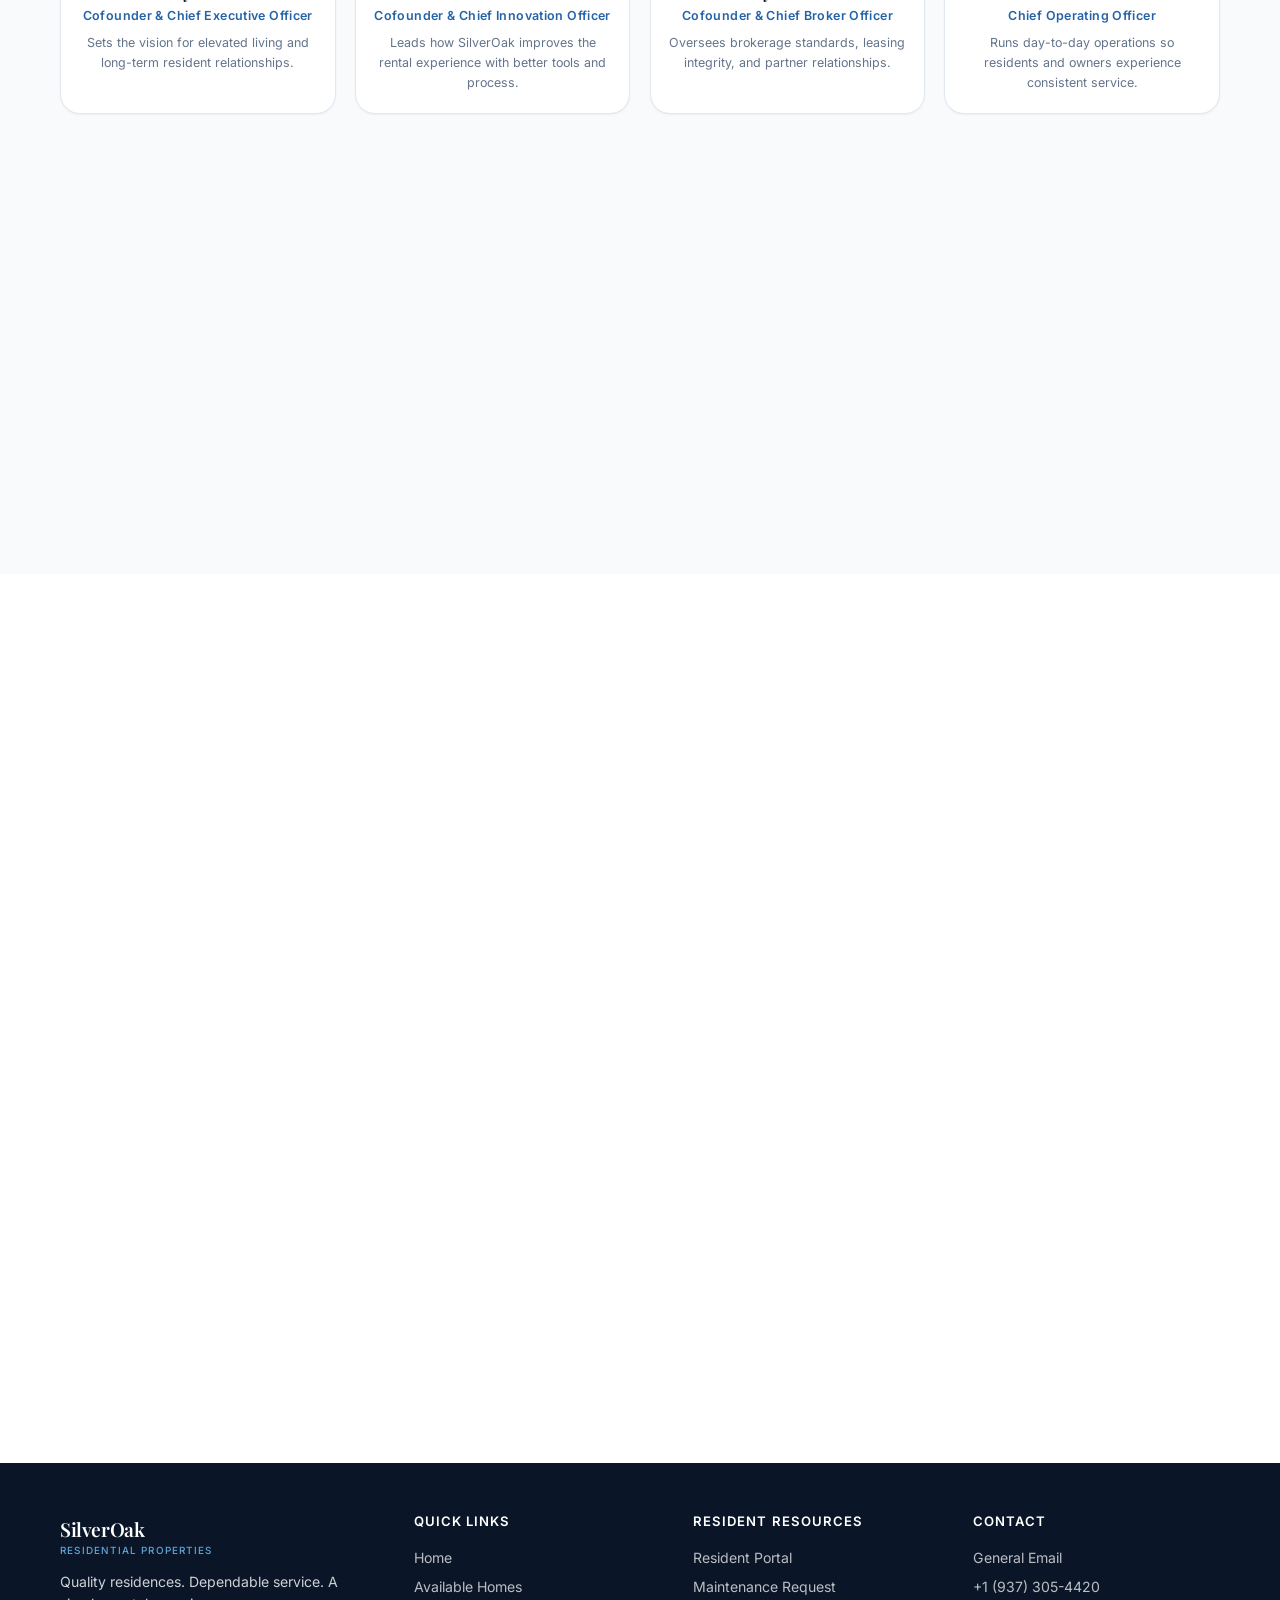
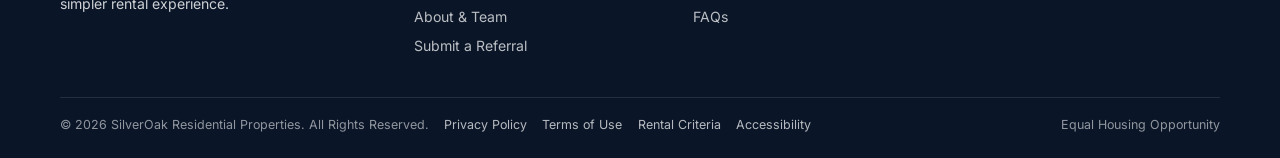
==== commit 3a77f553: "Add files via upload" ====
--- a/about.html
+++ b/about.html
@@ -75,7 +75,7 @@
       <div class="text-center reveal">
         <span class="section-label">Leadership</span>
         <h2 class="section-title">The SilverOak team</h2>
-        <p class="section-subtitle">Portraits are in place for six teammates. Bryan Smith and Bryn Straun still use placeholders until headshots arrive.</p>
+        <p class="section-subtitle">Portraits are in place for seven teammates. Bryn Straun still uses a placeholder until a headshot arrives.</p>
       </div>
       <div class="team-grid">
         <article class="team-card reveal">
@@ -119,9 +119,9 @@
           </div>
         </article>
         <article class="team-card reveal">
-          <div class="team-photo"><div class="avatar-initials">BS</div><span class="placeholder-tag">Photo placeholder</span></div>
-          <div class="team-body">
-            <h3>Bryan Smith</h3>
+          <div class="team-photo"><img src="team-mckenna-darmian.jpg" alt="McKenna Darmian"></div>
+          <div class="team-body">
+            <h3>McKenna Darmian</h3>
             <div class="team-role">Chief Technology Officer</div>
             <p class="team-loc">Builds the digital experience behind tours, applications, and the resident portal.</p>
           </div>
